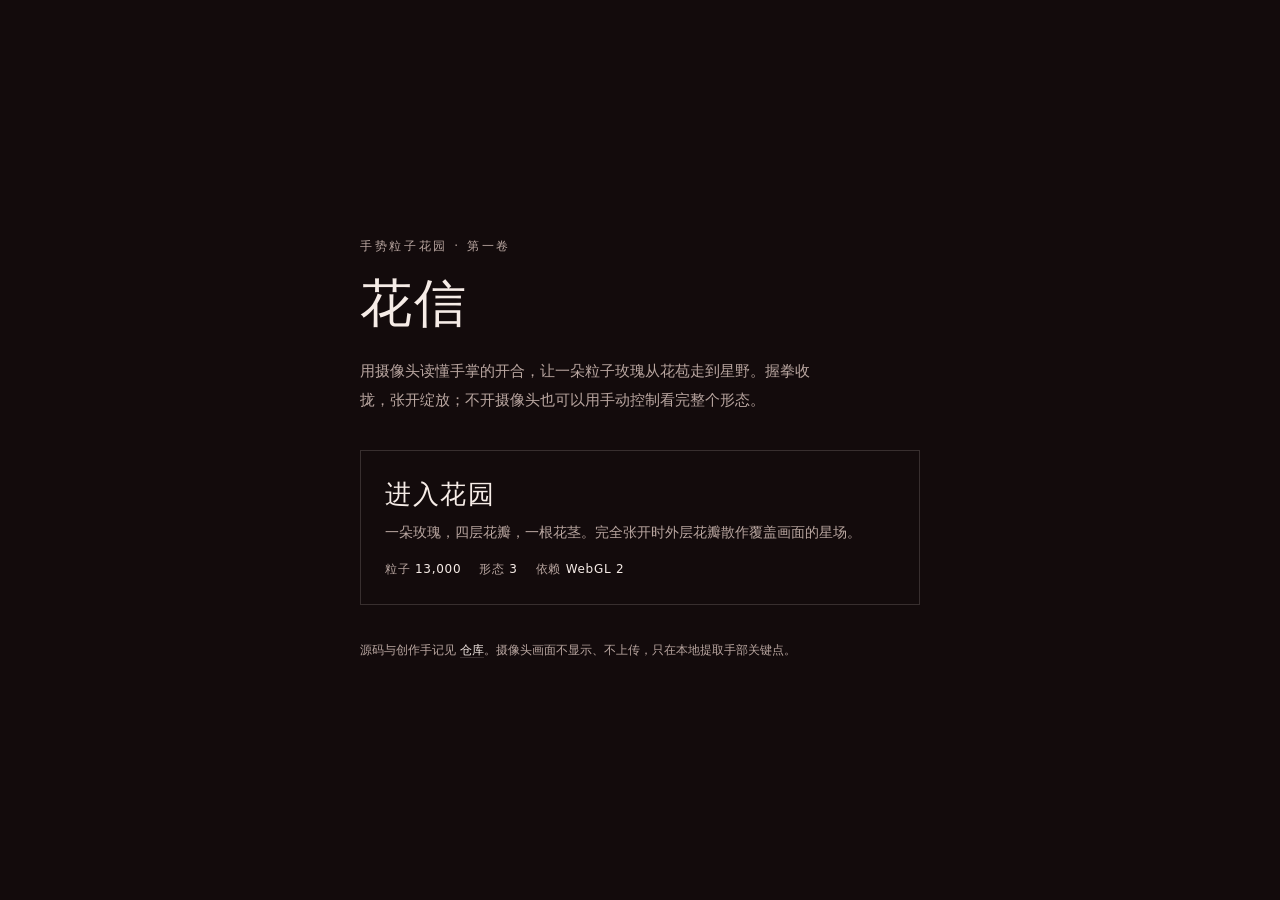
==== index.html @ b07c9be4 "release: v1.0.0 — 花信单花版本 花信：13,000 粒子玫瑰，三形态 GPU 插值（花苞 / 花冠 / 星场），单 draw call。 手势：比例开合度 + One Euro Fi" ====
<!doctype html>
<html lang="zh-CN">
<head>
<meta charset="utf-8">
<meta name="viewport" content="width=device-width, initial-scale=1, viewport-fit=cover">
<meta name="theme-color" content="#130b0c">
<meta name="color-scheme" content="dark">
<meta name="description" content="花信 · 手势粒子花园：一朵由摄像头手势驱动的粒子玫瑰，握拳收拢，张开时散作星野。">
<title>花信 · 手势粒子花园</title>
<link rel="icon" href="data:image/svg+xml,%3Csvg xmlns='http://www.w3.org/2000/svg' viewBox='0 0 32 32'%3E%3Crect width='32' height='32' fill='%23130b0c'/%3E%3Ccircle cx='16' cy='16' r='5' fill='%23e4788f'/%3E%3C/svg%3E">
<style>
  :root {
    --ink: #f6ece7;
    --dim: #b9a6a0;
    --accent: #e4788f;
    --bg: #130b0c;
    --line: rgba(246, 236, 231, .16);
  }
  * { box-sizing: border-box; }
  html, body { height: 100%; }
  body {
    margin: 0;
    background: var(--bg);
    color: var(--ink);
    font-family: "PingFang SC", "Microsoft YaHei", "Hiragino Sans GB", system-ui, sans-serif;
    display: flex;
    align-items: center;
    justify-content: center;
    padding: 32px 20px;
  }
  main { width: 100%; max-width: 560px; }
  .kicker {
    margin: 0 0 14px;
    font-size: 12px;
    letter-spacing: .22em;
    color: var(--dim);
    text-transform: uppercase;
  }
  h1 {
    margin: 0 0 18px;
    font-family: "Songti SC", "SimSun", "Source Han Serif SC", serif;
    font-size: clamp(34px, 9vw, 52px);
    font-weight: 500;
    letter-spacing: .04em;
  }
  .lede {
    margin: 0 0 36px;
    font-size: 15px;
    line-height: 1.9;
    color: var(--dim);
    max-width: 30em;
  }
  .card {
    display: block;
    padding: 26px 24px;
    border: 1px solid var(--line);
    color: inherit;
    text-decoration: none;
    transition: border-color .25s ease, background-color .25s ease;
  }
  .card:hover, .card:focus-visible {
    border-color: var(--accent);
    background: rgba(228, 120, 143, .06);
    outline: none;
  }
  .card h2 {
    margin: 0 0 8px;
    font-family: "Songti SC", "SimSun", "Source Han Serif SC", serif;
    font-size: 26px;
    font-weight: 500;
    letter-spacing: .06em;
  }
  .card p {
    margin: 0 0 16px;
    font-size: 14px;
    line-height: 1.8;
    color: var(--dim);
  }
  .meta {
    display: flex;
    gap: 18px;
    font-size: 12px;
    color: var(--dim);
    letter-spacing: .06em;
  }
  .meta span { color: var(--ink); }
  footer {
    margin-top: 34px;
    font-size: 12px;
    color: var(--dim);
    line-height: 1.9;
  }
  footer a { color: var(--ink); text-decoration: none; border-bottom: 1px solid var(--line); }
</style>
</head>
<body>
<main>
  <p class="kicker">手势粒子花园 · 第一卷</p>
  <h1>花信</h1>
  <p class="lede">用摄像头读懂手掌的开合，让一朵粒子玫瑰从花苞走到星野。握拳收拢，张开绽放；不开摄像头也可以用手动控制看完整个形态。</p>

  <a class="card" href="versions/rose/">
    <h2>进入花园</h2>
    <p>一朵玫瑰，四层花瓣，一根花茎。完全张开时外层花瓣散作覆盖画面的星场。</p>
    <div class="meta">
      <div>粒子 <span>13,000</span></div>
      <div>形态 <span>3</span></div>
      <div>依赖 <span>WebGL 2</span></div>
    </div>
  </a>

  <footer>
    源码与创作手记见 <a href="https://github.com/guoyanchao666-bit/particle-flora">仓库</a>。摄像头画面不显示、不上传，只在本地提取手部关键点。
  </footer>
</main>
</body>
</html>
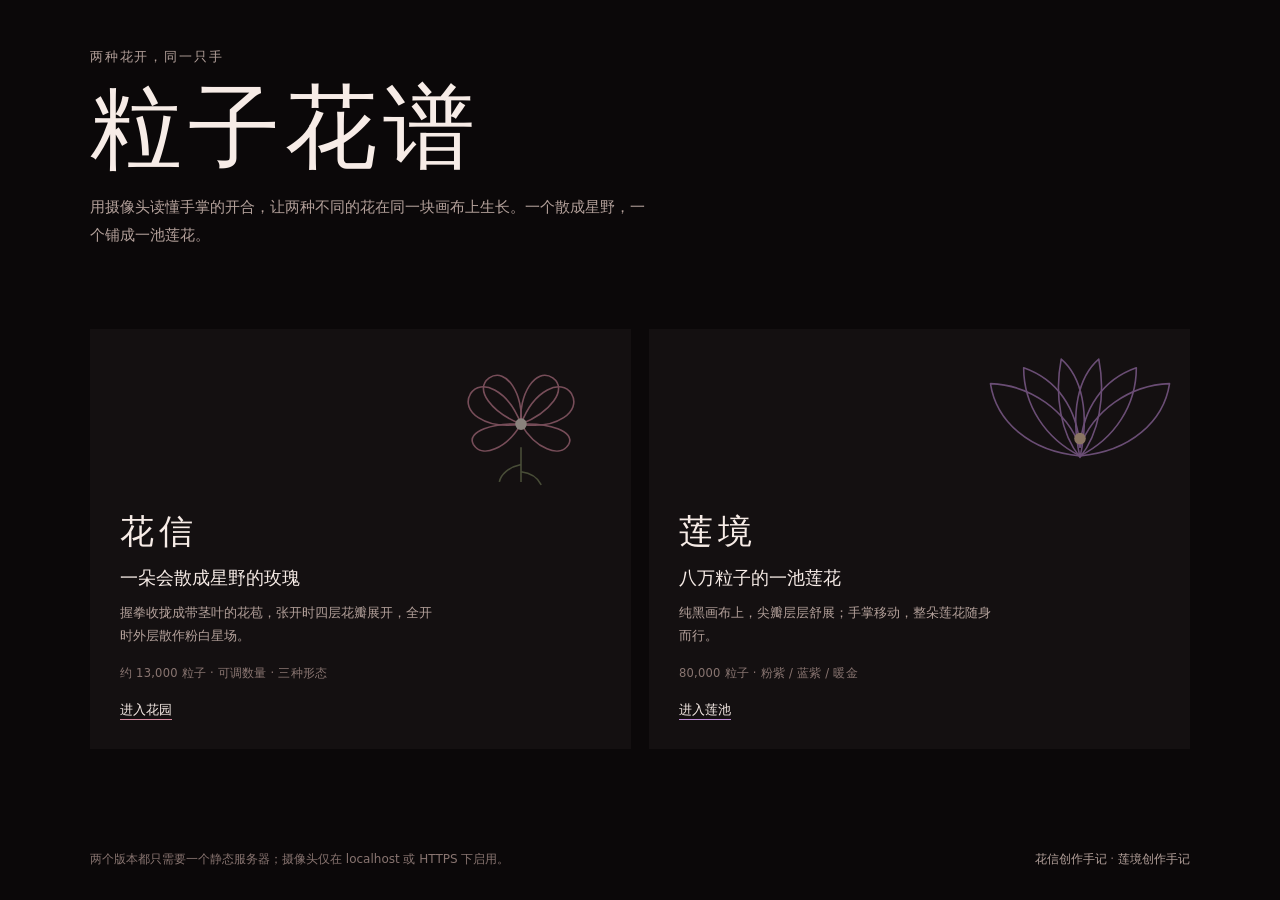
==== commit c5b545ec: "release: v2.0.0 — 双生花版本 新增： - versions/lotus/ 莲境：80,000 粒子四层尖瓣莲花，12/10/8/6 层，含莲蓬 2,400、花丝 1,400、暖色芯光" ====
--- a/index.html
+++ b/index.html
@@ -1,117 +1,73 @@
-<!doctype html>
-<html lang="zh-CN">
-<head>
-<meta charset="utf-8">
-<meta name="viewport" content="width=device-width, initial-scale=1, viewport-fit=cover">
-<meta name="theme-color" content="#130b0c">
-<meta name="color-scheme" content="dark">
-<meta name="description" content="花信 · 手势粒子花园：一朵由摄像头手势驱动的粒子玫瑰，握拳收拢，张开时散作星野。">
-<title>花信 · 手势粒子花园</title>
-<link rel="icon" href="data:image/svg+xml,%3Csvg xmlns='http://www.w3.org/2000/svg' viewBox='0 0 32 32'%3E%3Crect width='32' height='32' fill='%23130b0c'/%3E%3Ccircle cx='16' cy='16' r='5' fill='%23e4788f'/%3E%3C/svg%3E">
-<style>
-  :root {
-    --ink: #f6ece7;
-    --dim: #b9a6a0;
-    --accent: #e4788f;
-    --bg: #130b0c;
-    --line: rgba(246, 236, 231, .16);
-  }
-  * { box-sizing: border-box; }
-  html, body { height: 100%; }
-  body {
-    margin: 0;
-    background: var(--bg);
-    color: var(--ink);
-    font-family: "PingFang SC", "Microsoft YaHei", "Hiragino Sans GB", system-ui, sans-serif;
-    display: flex;
-    align-items: center;
-    justify-content: center;
-    padding: 32px 20px;
-  }
-  main { width: 100%; max-width: 560px; }
-  .kicker {
-    margin: 0 0 14px;
-    font-size: 12px;
-    letter-spacing: .22em;
-    color: var(--dim);
-    text-transform: uppercase;
-  }
-  h1 {
-    margin: 0 0 18px;
-    font-family: "Songti SC", "SimSun", "Source Han Serif SC", serif;
-    font-size: clamp(34px, 9vw, 52px);
-    font-weight: 500;
-    letter-spacing: .04em;
-  }
-  .lede {
-    margin: 0 0 36px;
-    font-size: 15px;
-    line-height: 1.9;
-    color: var(--dim);
-    max-width: 30em;
-  }
-  .card {
-    display: block;
-    padding: 26px 24px;
-    border: 1px solid var(--line);
-    color: inherit;
-    text-decoration: none;
-    transition: border-color .25s ease, background-color .25s ease;
-  }
-  .card:hover, .card:focus-visible {
-    border-color: var(--accent);
-    background: rgba(228, 120, 143, .06);
-    outline: none;
-  }
-  .card h2 {
-    margin: 0 0 8px;
-    font-family: "Songti SC", "SimSun", "Source Han Serif SC", serif;
-    font-size: 26px;
-    font-weight: 500;
-    letter-spacing: .06em;
-  }
-  .card p {
-    margin: 0 0 16px;
-    font-size: 14px;
-    line-height: 1.8;
-    color: var(--dim);
-  }
-  .meta {
-    display: flex;
-    gap: 18px;
-    font-size: 12px;
-    color: var(--dim);
-    letter-spacing: .06em;
-  }
-  .meta span { color: var(--ink); }
-  footer {
-    margin-top: 34px;
-    font-size: 12px;
-    color: var(--dim);
-    line-height: 1.9;
-  }
-  footer a { color: var(--ink); text-decoration: none; border-bottom: 1px solid var(--line); }
-</style>
-</head>
-<body>
-<main>
-  <p class="kicker">手势粒子花园 · 第一卷</p>
-  <h1>花信</h1>
-  <p class="lede">用摄像头读懂手掌的开合，让一朵粒子玫瑰从花苞走到星野。握拳收拢，张开绽放；不开摄像头也可以用手动控制看完整个形态。</p>
-
-  <a class="card" href="versions/rose/">
-    <h2>进入花园</h2>
-    <p>一朵玫瑰，四层花瓣，一根花茎。完全张开时外层花瓣散作覆盖画面的星场。</p>
-    <div class="meta">
-      <div>粒子 <span>13,000</span></div>
-      <div>形态 <span>3</span></div>
-      <div>依赖 <span>WebGL 2</span></div>
-    </div>
-  </a>
-
-  <footer>
-    源码与创作手记见 <a href="https://github.com/guoyanchao666-bit/particle-flora">仓库</a>。摄像头画面不显示、不上传，只在本地提取手部关键点。
-  </footer>
-</main>
-</body>
-</html>
+<!doctype html>
+<html lang="zh-CN">
+<head>
+<meta charset="utf-8">
+<meta name="viewport" content="width=device-width, initial-scale=1, viewport-fit=cover">
+<meta name="theme-color" content="#0b0809">
+<meta name="color-scheme" content="dark">
+<meta name="description" content="两个由摄像头手势驱动的粒子花版本：花信是一朵会散成星野的玫瑰，莲境是一朵八万粒子的发光莲花。">
+<title>粒子花谱 · 手势双生花</title>
+<link rel="icon" href="data:image/svg+xml,%3Csvg xmlns='http://www.w3.org/2000/svg' viewBox='0 0 32 32'%3E%3Crect width='32' height='32' fill='%230b0809'/%3E%3Cg fill='none' stroke='%23d98aa0' stroke-width='1.1'%3E%3Cpath d='M16 17c-4-3-5-7-2-8 2.2-.8 3.4 2.5 2 8Zm0 0c4-3 5-7 2-8-2.2-.8-3.4 2.5-2 8Zm0 0c-5 1-8-2-7-5 .8-2.2 4.2-1.2 7 5Zm0 0c5 1 8-2 7-5-.8-2.2-4.2-1.2-7 5Z'/%3E%3C/g%3E%3Ccircle cx='16' cy='17' r='1.7' fill='%23fff3e8'/%3E%3C/svg%3E">
+<link rel="stylesheet" href="assets/landing.css">
+</head>
+<body>
+<main class="portal">
+  <header class="intro">
+    <p class="kicker">两种花开，同一只手</p>
+    <h1>粒子花谱</h1>
+    <p class="lede">用摄像头读懂手掌的开合，让两种不同的花在同一块画布上生长。一个散成星野，一个铺成一池莲花。</p>
+  </header>
+
+  <section class="versions" aria-label="两个版本">
+    <a class="card" href="versions/rose/">
+      <span class="card-art" aria-hidden="true">
+        <svg viewBox="0 0 180 120" fill="none">
+          <g stroke="#d98aa0" stroke-width="1.1" stroke-linejoin="round">
+            <path d="M90 70c-20-8-33-24-22-32 12-8 24 12 22 32Z"/>
+            <path d="M90 70c20-8 33-24 22-32-12-8-24 12-22 32Z"/>
+            <path d="M90 70c-25 4-42-9-35-21 7-11 26-3 35 21Z"/>
+            <path d="M90 70c25 4 42-9 35-21-7-11-26-3-35 21Z"/>
+            <path d="M90 70c-10 17-27 24-33 14-5-9 14-15 33-14Z"/>
+            <path d="M90 70c10 17 27 24 33 14 5-9-14-15-33-14Z"/>
+            <path d="M90 86v24M90 98c-9 2-14 7-15 12M90 103c8 1 12 5 14 9" stroke="#7d8a5e"/>
+          </g>
+          <circle cx="90" cy="70" r="4" fill="#fff3e8"/>
+        </svg>
+      </span>
+      <span class="card-copy">
+        <span class="card-index">花信</span>
+        <span class="card-title">一朵会散成星野的玫瑰</span>
+        <span class="card-desc">握拳收拢成带茎叶的花苞，张开时四层花瓣展开，全开时外层散作粉白星场。</span>
+        <span class="card-meta">约 13,000 粒子 · 可调数量 · 三种形态</span>
+        <span class="card-go">进入花园</span>
+      </span>
+    </a>
+
+    <a class="card" href="versions/lotus/">
+      <span class="card-art" aria-hidden="true">
+        <svg viewBox="0 0 180 120" fill="none">
+          <g stroke="#c08bd8" stroke-width="1.1" stroke-linejoin="round">
+            <path d="M90 92C55 89 32 68 28 42c28 1 53 19 62 44 9-25 34-43 62-44-4 26-27 47-62 50Z"/>
+            <path d="M90 92C66 80 51 57 51 31c23 8 37 28 39 55 2-27 16-47 39-55 0 26-15 49-39 61Z"/>
+            <path d="M90 93c-13-16-18-42-13-68 14 12 20 37 13 68Zm0 0c13-16 18-42 13-68-14 12-20 37-13 68Z"/>
+          </g>
+          <circle cx="90" cy="80" r="4" fill="#ffd9b5"/>
+        </svg>
+      </span>
+      <span class="card-copy">
+        <span class="card-index">莲境</span>
+        <span class="card-title">八万粒子的一池莲花</span>
+        <span class="card-desc">纯黑画布上，尖瓣层层舒展；手掌移动，整朵莲花随身而行。</span>
+        <span class="card-meta">80,000 粒子 · 粉紫 / 蓝紫 / 暖金</span>
+        <span class="card-go">进入莲池</span>
+      </span>
+    </a>
+  </section>
+
+  <footer class="portal-foot">
+    <p>两个版本都只需要一个静态服务器；摄像头仅在 localhost 或 HTTPS 下启用。</p>
+    <p><a href="versions/rose/creative/BRIEF.md">花信创作手记</a><span aria-hidden="true"> · </span><a href="versions/lotus/creative/BRIEF.md">莲境创作手记</a></p>
+  </footer>
+</main>
+</body>
+</html>
--- a/assets/landing.css
+++ b/assets/landing.css
@@ -0,0 +1,154 @@
+:root {
+  --ground: #0b0809;
+  --panel: #141011;
+  --panel-lift: #1b1617;
+  --ink: #f7ece7;
+  --muted: #b3a09a;
+  --faint: #897571;
+  --rose: #d98aa0;
+  --lilac: #c08bd8;
+  --sans: "PingFang SC", "Hiragino Sans GB", "Microsoft YaHei", "Noto Sans CJK SC", system-ui, sans-serif;
+  --serif: "Source Han Serif SC", "Noto Serif CJK SC", "Songti SC", "STSong", "SimSun", serif;
+  color-scheme: dark;
+  font-family: var(--sans);
+  color: var(--ink);
+  background: var(--ground);
+}
+
+* { box-sizing: border-box; }
+html, body { margin: 0; min-height: 100%; background: var(--ground); }
+body { min-height: 100dvh; -webkit-font-smoothing: antialiased; }
+a { color: inherit; text-decoration: none; }
+:focus-visible { outline: 2px solid var(--rose); outline-offset: 4px; }
+
+.portal {
+  width: 100%;
+  min-height: 100dvh;
+  max-width: 1180px;
+  margin: 0 auto;
+  padding: 48px 40px 30px;
+  display: flex;
+  flex-direction: column;
+  justify-content: space-between;
+  gap: 40px;
+}
+
+.kicker {
+  margin: 0 0 16px;
+  font-size: 13px;
+  letter-spacing: 0.14em;
+  color: var(--muted);
+}
+h1 {
+  margin: 0;
+  font-family: var(--serif);
+  font-size: clamp(52px, 7.2vw, 92px);
+  font-weight: 400;
+  line-height: 1;
+  letter-spacing: 0.06em;
+}
+.lede {
+  margin: 20px 0 0;
+  max-width: 560px;
+  font-size: 15px;
+  line-height: 1.85;
+  color: var(--muted);
+}
+
+.versions {
+  display: grid;
+  grid-template-columns: 1fr 1fr;
+  gap: 18px;
+}
+.card {
+  position: relative;
+  display: flex;
+  flex-direction: column;
+  justify-content: space-between;
+  min-height: 380px;
+  padding: 30px;
+  overflow: hidden;
+  background: var(--panel);
+  transition: background 220ms ease;
+}
+.card:hover, .card:focus-visible { background: var(--panel-lift); }
+.card-art {
+  position: absolute;
+  top: -6px;
+  right: -20px;
+  width: 260px;
+  max-width: 70%;
+  opacity: 0.5;
+  transition: transform 420ms ease, opacity 220ms ease;
+}
+.card:hover .card-art { transform: translateY(5px); opacity: 0.72; }
+.card-art svg { width: 100%; height: auto; display: block; }
+.card-copy { position: relative; z-index: 1; margin-top: 150px; }
+.card-index {
+  display: block;
+  font-family: var(--serif);
+  font-size: 34px;
+  letter-spacing: 0.16em;
+}
+.card-title {
+  display: block;
+  margin-top: 10px;
+  font-size: 18px;
+  line-height: 1.45;
+}
+.card-desc {
+  display: block;
+  margin-top: 10px;
+  max-width: 320px;
+  font-size: 13px;
+  line-height: 1.8;
+  color: var(--muted);
+}
+.card-meta {
+  display: block;
+  margin-top: 18px;
+  font-size: 11.5px;
+  letter-spacing: 0.02em;
+  color: var(--faint);
+}
+.card-go {
+  display: inline-block;
+  margin-top: 20px;
+  font-size: 13px;
+  color: var(--ink);
+  text-decoration: underline;
+  text-decoration-color: var(--rose);
+  text-underline-offset: 5px;
+}
+.card:last-child .card-go { text-decoration-color: var(--lilac); }
+
+.portal-foot {
+  padding-top: 20px;
+  display: flex;
+  justify-content: space-between;
+  align-items: flex-start;
+  gap: 20px;
+  font-size: 12px;
+  line-height: 1.85;
+  color: var(--faint);
+}
+.portal-foot p { margin: 0; }
+.portal-foot a { color: var(--muted); }
+.portal-foot a:hover { color: var(--ink); }
+
+@media (max-width: 820px) {
+  .portal { padding: 32px 20px 24px; gap: 32px; }
+  h1 { font-size: 48px; }
+  .lede { font-size: 14px; }
+  .versions { grid-template-columns: 1fr; gap: 14px; }
+  .card { min-height: 300px; padding: 24px; }
+  .card-art { width: 200px; }
+  .card-copy { margin-top: 110px; }
+  .card-index { font-size: 28px; }
+  .portal-foot { display: block; }
+  .portal-foot p + p { margin-top: 10px; }
+}
+
+@media (prefers-reduced-motion: reduce) {
+  * { transition-duration: 0.01ms !important; }
+}
